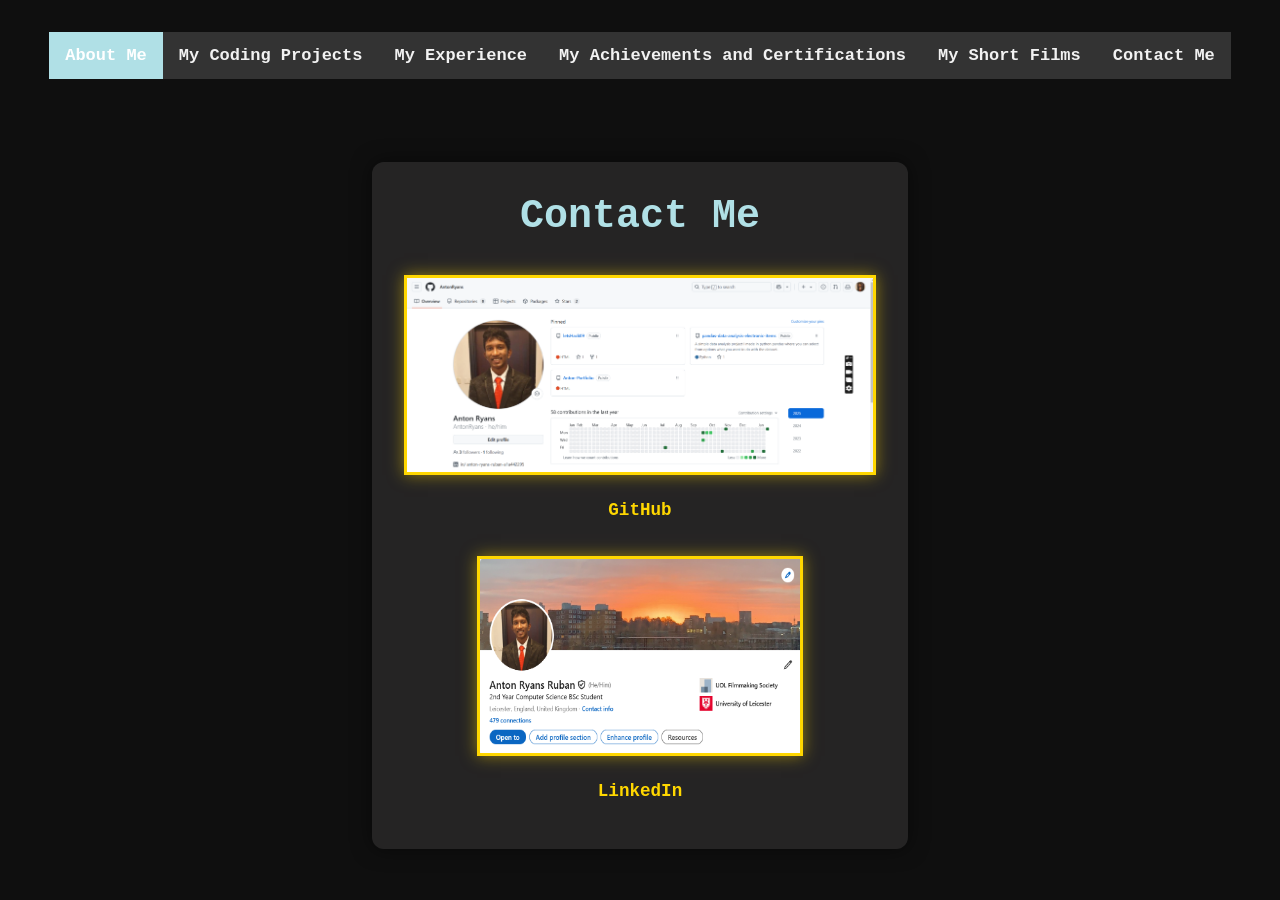
==== Contact Me Page.html @ 59ef11f0 "added my short films portfolio page" ====
<!DOCTYPE html>
<html lang="en">
<head>
    <meta charset="UTF-8">
    <meta name="viewport" content="width=device-width, initial-scale=1.0">
    <title>Anton Ryans's Portfolio</title>
    <style>
        .topnav {
    overflow: hidden;
    background-color: #333;
        }

        .topnav a {
         float: left;
        color: #f2f2f2;
        text-align: center;
        padding: 14px 16px;
        text-decoration: none;
        font-size: 17px;
            }

        .topnav a:hover {
        background-color: #ddd;
        color: black;
            }

        .topnav a.active {
        background-color: #b0e0e6;
        color: white;
            }
        @font-face {
            font-family: "Geist";
            src: url("https://assets.codepen.io/605876/GeistVF.ttf") format("truetype");
        }

        * {
            box-sizing: border-box;
            margin: 0;
            padding: 0;
        }

        :root {
            --size: 20px;
        }

        body {
            display: grid;
            place-items: center;
            min-height: 100vh;
            background: hsl(0, 0%, 6%);
            margin: 0;
            font-family: "Courier New", Courier, monospace;
            color: white;
        }

        .el {
            background: conic-gradient(
                from 180deg at 50% 70%,
                hsla(0, 0%, 98%, 1) 0deg,
                #eec32d 72deg,
                #ec4b4b 144deg,
                #709ab9 216deg,
                #4dffbf 288deg,
                hsla(0, 0%, 98%, 1) 1turn
            );
            width: 100%;
            height: 100%;
            position: absolute;
            top: 0;
            left: 0;
            mask: radial-gradient(circle at 50% 50%, white 2px, transparent 2.5px) 50% 50% / var(--size) var(--size),
                url("https://assets.codepen.io/605876/noise-mask.png") 256px 50% / 256px 256px;
            mask-composite: intersect;
            animation: flicker 20s infinite linear;
            z-index: -1;
        }

        @keyframes flicker {
            to {
                mask-position: 50% 50%, 0 50%;
            }
        }

        .content {
            text-align: center;
            padding: 2rem;
            background: rgba(48, 46, 46, 0.7); /* Adds a translucent dark background for readability */
            border-radius: 12px;
            box-shadow: 0 0 20px rgba(0, 0, 0, 0.5);
            max-width: 800px;
            margin: 20px;
        }

        h1 {
            color: #b0e0e6;
            font-size: 2.5rem;
            margin-bottom: 1rem;
        }

        h2 {
            color: #b0e0e6;
            font-size: 1.5rem;
            margin-bottom: 1rem;
        }

        h3 {
            color: #b0e0e6;
            font-size: 1rem;
            margin-bottom: 1rem;
        }

        p {
            color: #d3d3d3;
            font-size: 1rem;
            margin-bottom: 1rem;
        }

        a {
            color: #ffd700;
            text-decoration: none;
            font-weight: bold;
            font-size: 1.1rem;
        }

        a:hover {
            text-decoration: underline;
        }


        .Link-pic {
            width: 326px;
            height: 200px;
            margin: 20px auto;
            border: 3px solid #ffd700;
            box-shadow: 0 0 15px rgba(255, 215, 0, 0.5);
        }

        .Git-pic {
            width: 472px;
            height: 200px;
            margin: 20px auto;
            border: 3px solid #ffd700;
            box-shadow: 0 0 15px rgba(255, 215, 0, 0.5);
        }


    </style>
</head>
<body>
    <div class="topnav">
        <a class="active" href="index.html">About Me</a>
        <a href="My Coding Projects Page.html">My Coding Projects</a>
        <a href="My Experience Page.html">My Experience</a>
        <a href="My Achievements and Certifications Page.html">My Achievements and Certifications</a>
        <a href="My Short Films Portfolio.html">My Short Films</a>
        <a href="Contact Me Page.html">Contact Me</a>
      </div>
    <div class="el"></div>
    
    <div class="content">
        <h1>Contact Me</h1>
        <div>
            <img class="Git-pic" src="AntonGitHubPic.png" alt="GitHub Picture">
        </div>
        <p>
            <a href="https://github.com/AntonRyans" target="_blank">GitHub</a>
        </p>
        <div>
            <img class="Link-pic" src="linkedIn pic.png" alt="LinkedIn Picture">
        </div>
        <p>
            <a href="https://www.linkedin.com/in/anton-ryans-ruban-a1a442295/" target="_blank">LinkedIn</a>
        </p>
    </div>
</body>
</html>
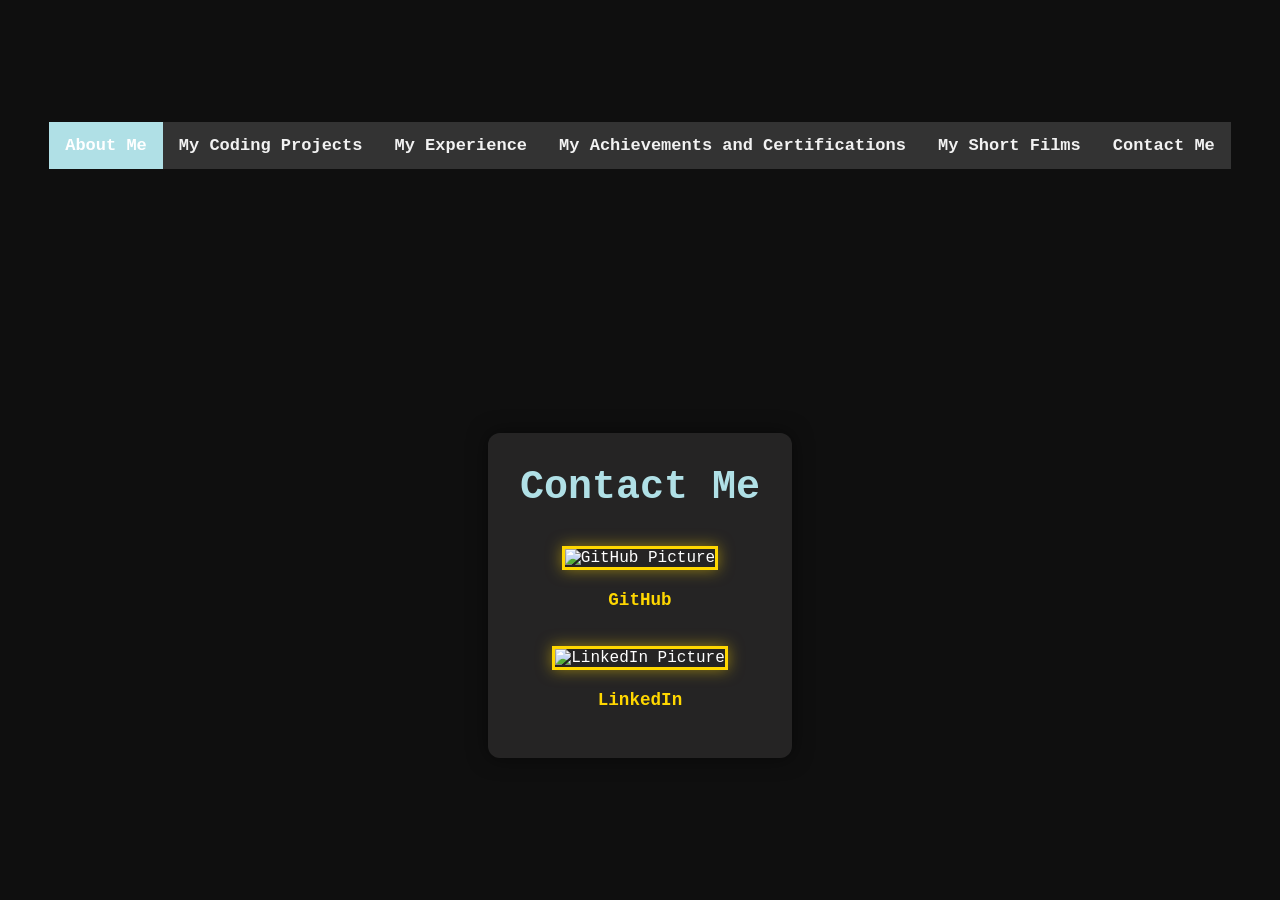
==== commit 89bb5296: "changed structure and made necessary changes" ====
--- a/Contact Me Page.html
+++ b/Contact Me Page.html
@@ -4,147 +4,7 @@
     <meta charset="UTF-8">
     <meta name="viewport" content="width=device-width, initial-scale=1.0">
     <title>Anton Ryans's Portfolio</title>
-    <style>
-        .topnav {
-    overflow: hidden;
-    background-color: #333;
-        }
-
-        .topnav a {
-         float: left;
-        color: #f2f2f2;
-        text-align: center;
-        padding: 14px 16px;
-        text-decoration: none;
-        font-size: 17px;
-            }
-
-        .topnav a:hover {
-        background-color: #ddd;
-        color: black;
-            }
-
-        .topnav a.active {
-        background-color: #b0e0e6;
-        color: white;
-            }
-        @font-face {
-            font-family: "Geist";
-            src: url("https://assets.codepen.io/605876/GeistVF.ttf") format("truetype");
-        }
-
-        * {
-            box-sizing: border-box;
-            margin: 0;
-            padding: 0;
-        }
-
-        :root {
-            --size: 20px;
-        }
-
-        body {
-            display: grid;
-            place-items: center;
-            min-height: 100vh;
-            background: hsl(0, 0%, 6%);
-            margin: 0;
-            font-family: "Courier New", Courier, monospace;
-            color: white;
-        }
-
-        .el {
-            background: conic-gradient(
-                from 180deg at 50% 70%,
-                hsla(0, 0%, 98%, 1) 0deg,
-                #eec32d 72deg,
-                #ec4b4b 144deg,
-                #709ab9 216deg,
-                #4dffbf 288deg,
-                hsla(0, 0%, 98%, 1) 1turn
-            );
-            width: 100%;
-            height: 100%;
-            position: absolute;
-            top: 0;
-            left: 0;
-            mask: radial-gradient(circle at 50% 50%, white 2px, transparent 2.5px) 50% 50% / var(--size) var(--size),
-                url("https://assets.codepen.io/605876/noise-mask.png") 256px 50% / 256px 256px;
-            mask-composite: intersect;
-            animation: flicker 20s infinite linear;
-            z-index: -1;
-        }
-
-        @keyframes flicker {
-            to {
-                mask-position: 50% 50%, 0 50%;
-            }
-        }
-
-        .content {
-            text-align: center;
-            padding: 2rem;
-            background: rgba(48, 46, 46, 0.7); /* Adds a translucent dark background for readability */
-            border-radius: 12px;
-            box-shadow: 0 0 20px rgba(0, 0, 0, 0.5);
-            max-width: 800px;
-            margin: 20px;
-        }
-
-        h1 {
-            color: #b0e0e6;
-            font-size: 2.5rem;
-            margin-bottom: 1rem;
-        }
-
-        h2 {
-            color: #b0e0e6;
-            font-size: 1.5rem;
-            margin-bottom: 1rem;
-        }
-
-        h3 {
-            color: #b0e0e6;
-            font-size: 1rem;
-            margin-bottom: 1rem;
-        }
-
-        p {
-            color: #d3d3d3;
-            font-size: 1rem;
-            margin-bottom: 1rem;
-        }
-
-        a {
-            color: #ffd700;
-            text-decoration: none;
-            font-weight: bold;
-            font-size: 1.1rem;
-        }
-
-        a:hover {
-            text-decoration: underline;
-        }
-
-
-        .Link-pic {
-            width: 326px;
-            height: 200px;
-            margin: 20px auto;
-            border: 3px solid #ffd700;
-            box-shadow: 0 0 15px rgba(255, 215, 0, 0.5);
-        }
-
-        .Git-pic {
-            width: 472px;
-            height: 200px;
-            margin: 20px auto;
-            border: 3px solid #ffd700;
-            box-shadow: 0 0 15px rgba(255, 215, 0, 0.5);
-        }
-
-
-    </style>
+    <link rel="stylesheet" href="css/contactpage.css">
 </head>
 <body>
     <div class="topnav">
@@ -152,7 +12,7 @@
         <a href="My Coding Projects Page.html">My Coding Projects</a>
         <a href="My Experience Page.html">My Experience</a>
         <a href="My Achievements and Certifications Page.html">My Achievements and Certifications</a>
-        <a href="My Short Films Portfolio.html">My Short Films</a>
+        <a href="My Short Films Portfolio Page.html">My Short Films</a>
         <a href="Contact Me Page.html">Contact Me</a>
       </div>
     <div class="el"></div>
@@ -160,13 +20,13 @@
     <div class="content">
         <h1>Contact Me</h1>
         <div>
-            <img class="Git-pic" src="AntonGitHubPic.png" alt="GitHub Picture">
+            <img class="Git-pic" src="C:\Users\anton\Documents\GitHub\Anton-Portfolio\pics\AntonGitHubPic.png" alt="GitHub Picture">
         </div>
         <p>
             <a href="https://github.com/AntonRyans" target="_blank">GitHub</a>
         </p>
         <div>
-            <img class="Link-pic" src="linkedIn pic.png" alt="LinkedIn Picture">
+            <img class="Link-pic" src="C:\Users\anton\Documents\GitHub\Anton-Portfolio\pics\linkedIn pic.png" alt="LinkedIn Picture">
         </div>
         <p>
             <a href="https://www.linkedin.com/in/anton-ryans-ruban-a1a442295/" target="_blank">LinkedIn</a>
--- a/css/contactpage.css
+++ b/css/contactpage.css
@@ -0,0 +1,137 @@
+.topnav {
+    overflow: hidden;
+    background-color: #333;
+        }
+
+        .topnav a {
+         float: left;
+        color: #f2f2f2;
+        text-align: center;
+        padding: 14px 16px;
+        text-decoration: none;
+        font-size: 17px;
+            }
+
+        .topnav a:hover {
+        background-color: #ddd;
+        color: black;
+            }
+
+        .topnav a.active {
+        background-color: #b0e0e6;
+        color: white;
+            }
+        @font-face {
+            font-family: "Geist";
+            src: url("https://assets.codepen.io/605876/GeistVF.ttf") format("truetype");
+        }
+
+        * {
+            box-sizing: border-box;
+            margin: 0;
+            padding: 0;
+        }
+
+        :root {
+            --size: 20px;
+        }
+
+        body {
+            display: grid;
+            place-items: center;
+            min-height: 100vh;
+            background: hsl(0, 0%, 6%);
+            margin: 0;
+            font-family: "Courier New", Courier, monospace;
+            color: white;
+        }
+
+        .el {
+            background: conic-gradient(
+                from 180deg at 50% 70%,
+                hsla(0, 0%, 98%, 1) 0deg,
+                #eec32d 72deg,
+                #ec4b4b 144deg,
+                #709ab9 216deg,
+                #4dffbf 288deg,
+                hsla(0, 0%, 98%, 1) 1turn
+            );
+            width: 100%;
+            height: 100%;
+            position: absolute;
+            top: 0;
+            left: 0;
+            mask: radial-gradient(circle at 50% 50%, white 2px, transparent 2.5px) 50% 50% / var(--size) var(--size),
+                url("https://assets.codepen.io/605876/noise-mask.png") 256px 50% / 256px 256px;
+            mask-composite: intersect;
+            animation: flicker 20s infinite linear;
+            z-index: -1;
+        }
+
+        @keyframes flicker {
+            to {
+                mask-position: 50% 50%, 0 50%;
+            }
+        }
+
+        .content {
+            text-align: center;
+            padding: 2rem;
+            background: rgba(48, 46, 46, 0.7); /* Adds a translucent dark background for readability */
+            border-radius: 12px;
+            box-shadow: 0 0 20px rgba(0, 0, 0, 0.5);
+            max-width: 800px;
+            margin: 20px;
+        }
+
+        h1 {
+            color: #b0e0e6;
+            font-size: 2.5rem;
+            margin-bottom: 1rem;
+        }
+
+        h2 {
+            color: #b0e0e6;
+            font-size: 1.5rem;
+            margin-bottom: 1rem;
+        }
+
+        h3 {
+            color: #b0e0e6;
+            font-size: 1rem;
+            margin-bottom: 1rem;
+        }
+
+        p {
+            color: #d3d3d3;
+            font-size: 1rem;
+            margin-bottom: 1rem;
+        }
+
+        a {
+            color: #ffd700;
+            text-decoration: none;
+            font-weight: bold;
+            font-size: 1.1rem;
+        }
+
+        a:hover {
+            text-decoration: underline;
+        }
+
+
+        .Link-pic {
+            width: 326px;
+            height: 200px;
+            margin: 20px auto;
+            border: 3px solid #ffd700;
+            box-shadow: 0 0 15px rgba(255, 215, 0, 0.5);
+        }
+
+        .Git-pic {
+            width: 472px;
+            height: 200px;
+            margin: 20px auto;
+            border: 3px solid #ffd700;
+            box-shadow: 0 0 15px rgba(255, 215, 0, 0.5);
+        }
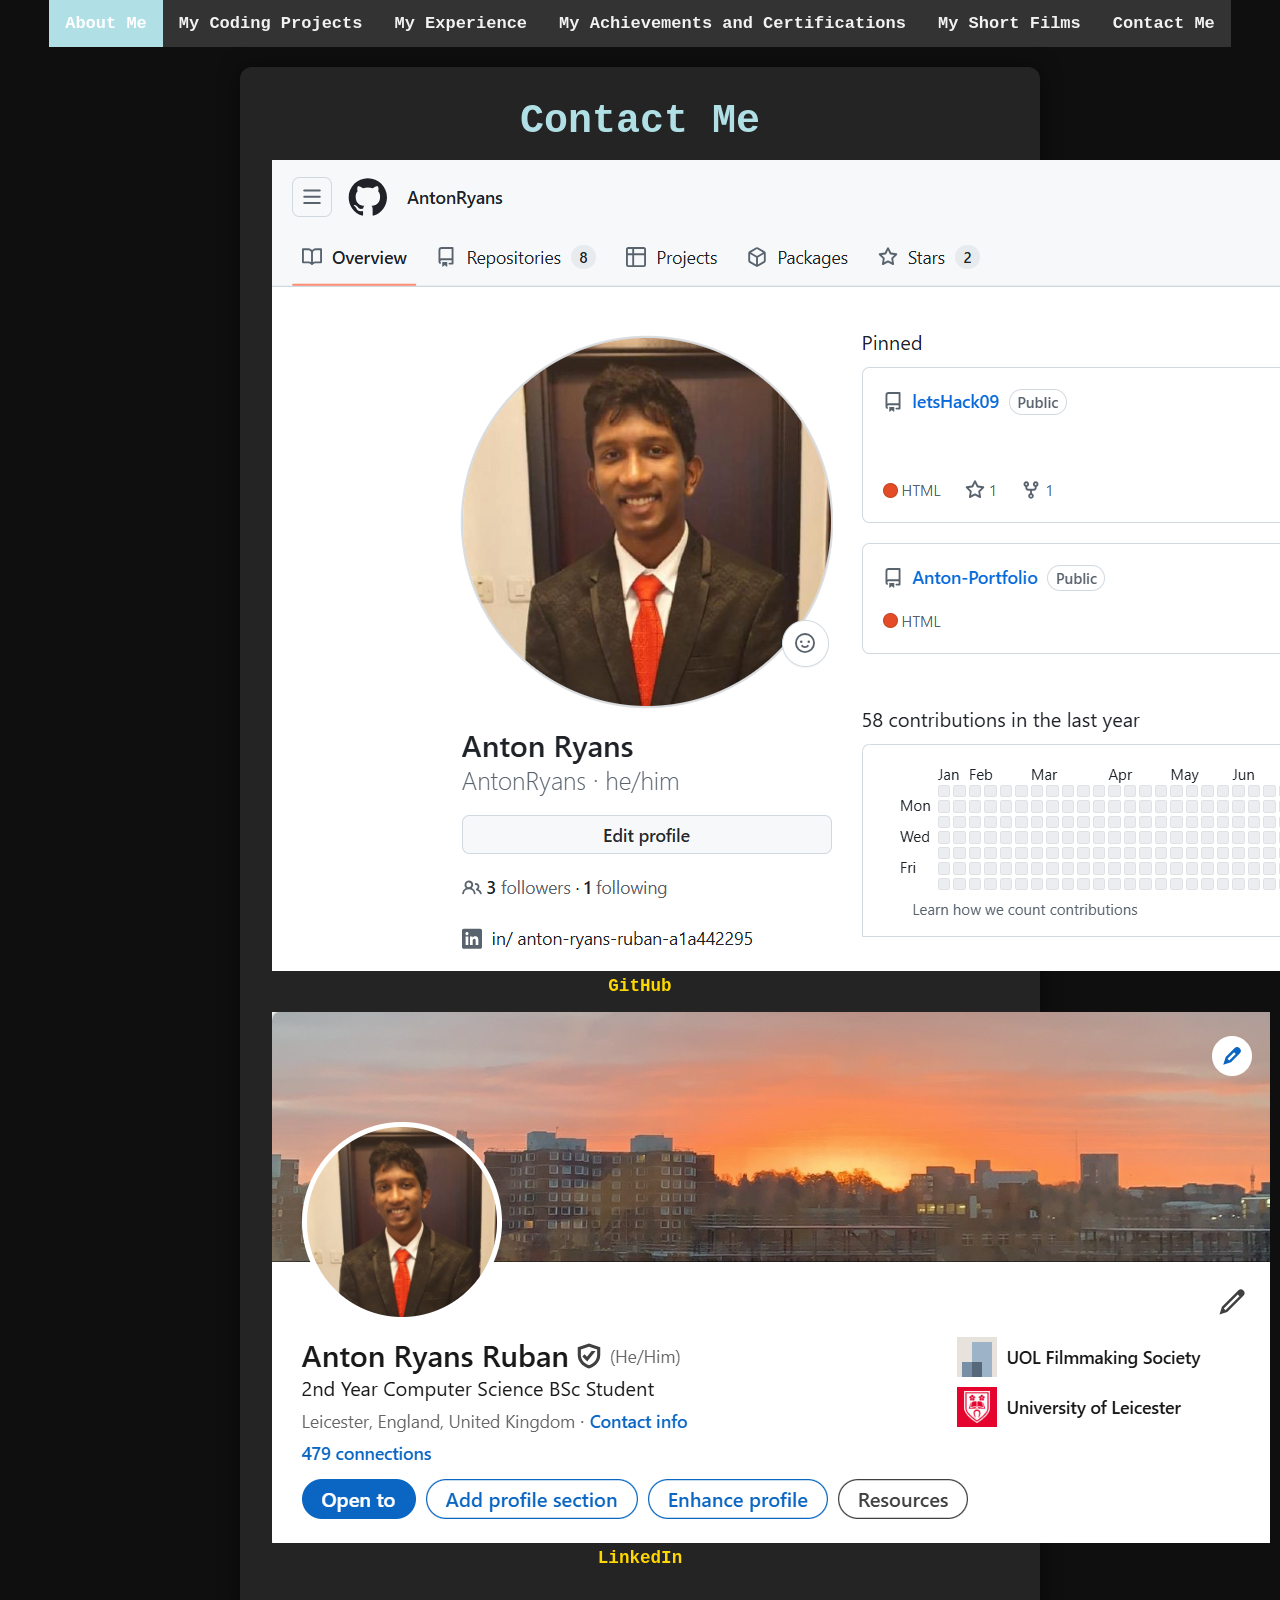
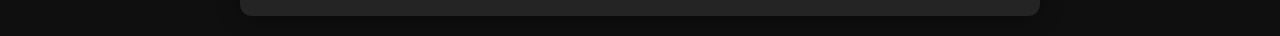
==== commit 129f8cd9: "added general css file" ====
--- a/Contact Me Page.html
+++ b/Contact Me Page.html
@@ -4,7 +4,7 @@
     <meta charset="UTF-8">
     <meta name="viewport" content="width=device-width, initial-scale=1.0">
     <title>Anton Ryans's Portfolio</title>
-    <link rel="stylesheet" href="css/contactpage.css">
+    <link rel="stylesheet" href="css/generalCSS.css">
 </head>
 <body>
     <div class="topnav">
@@ -20,13 +20,13 @@
     <div class="content">
         <h1>Contact Me</h1>
         <div>
-            <img class="Git-pic" src="C:\Users\anton\Documents\GitHub\Anton-Portfolio\pics\AntonGitHubPic.png" alt="GitHub Picture">
+            <img class="Git-pic" src="pics/AntonGitHubPic.png" alt="GitHub Picture">
         </div>
         <p>
             <a href="https://github.com/AntonRyans" target="_blank">GitHub</a>
         </p>
         <div>
-            <img class="Link-pic" src="C:\Users\anton\Documents\GitHub\Anton-Portfolio\pics\linkedIn pic.png" alt="LinkedIn Picture">
+            <img class="Link-pic" src="pics/linkedIn pic.png" alt="LinkedIn Picture">
         </div>
         <p>
             <a href="https://www.linkedin.com/in/anton-ryans-ruban-a1a442295/" target="_blank">LinkedIn</a>
--- a/css/generalCSS.css
+++ b/css/generalCSS.css
@@ -0,0 +1,163 @@
+/* General Resets */
+* {
+    box-sizing: border-box;
+    margin: 0;
+    padding: 0;
+}
+
+:root {
+    --size: 20px;
+    --primary-color: #b0e0e6;
+    --text-color: white;
+    --bg-color: hsl(0, 0%, 6%);
+    --highlight-color: #ffd700;
+}
+
+/* Body Styling */
+body {
+    display: grid;
+    place-items: center;
+    min-height: 100vh;
+    background: var(--bg-color);
+    font-family: "Courier New", Courier, monospace;
+    color: var(--text-color);
+    margin: 0;
+}
+
+/* Top Navigation */
+.topnav {
+    overflow: hidden;
+    background-color: #333;
+}
+
+.topnav a {
+    float: left;
+    color: #f2f2f2;
+    text-align: center;
+    padding: 14px 16px;
+    text-decoration: none;
+    font-size: 17px;
+}
+
+.topnav a:hover {
+    background-color: #ddd;
+    color: black;
+}
+
+.topnav a.active {
+    background-color: var(--primary-color);
+    color: white;
+}
+
+/* Font Face */
+@font-face {
+    font-family: "Geist";
+    src: url("https://assets.codepen.io/605876/GeistVF.ttf") format("truetype");
+}
+
+/* Background Animation */
+.el {
+    background: conic-gradient(
+        from 180deg at 50% 70%,
+        hsla(0, 0%, 98%, 1) 0deg,
+        #eec32d 72deg,
+        #ec4b4b 144deg,
+        #709ab9 216deg,
+        #4dffbf 288deg,
+        hsla(0, 0%, 98%, 1) 1turn
+    );
+    width: 100%;
+    height: 100%;
+    position: absolute;
+    top: 0;
+    left: 0;
+    mask: radial-gradient(circle at 50% 50%, white 2px, transparent 2.5px) 50% 50% / var(--size) var(--size),
+        url("https://assets.codepen.io/605876/noise-mask.png") 256px 50% / 256px 256px;
+    mask-composite: intersect;
+    animation: flicker 20s infinite linear;
+    z-index: -1;
+}
+
+@keyframes flicker {
+    to {
+        mask-position: 50% 50%, 0 50%;
+    }
+}
+
+/* Content Styling */
+.content {
+    text-align: center;
+    padding: 2rem;
+    background: rgba(48, 46, 46, 0.7);
+    border-radius: 12px;
+    box-shadow: 0 0 20px rgba(0, 0, 0, 0.5);
+    max-width: 800px;
+    margin: 20px;
+}
+
+/* Text Styling */
+h1, h2, h3 {
+    color: var(--primary-color);
+    margin-bottom: 1rem;
+}
+
+h1 { font-size: 2.5rem; }
+h2 { font-size: 1.5rem; }
+h3 { font-size: 1rem; }
+
+p {
+    color: #d3d3d3;
+    font-size: 1rem;
+    margin-bottom: 1rem;
+}
+
+a {
+    color: var(--highlight-color);
+    text-decoration: none;
+    font-weight: bold;
+    font-size: 1.1rem;
+}
+
+a:hover {
+    text-decoration: underline;
+}
+
+/* Image Styling */
+.pic {
+    height: 400px;
+    margin: 20px auto;
+    box-shadow: 0 0 15px rgba(255, 215, 0, 0.5);
+}
+
+.profile-pic {
+    width: 652px;
+    border: 3px solid var(--highlight-color);
+}
+
+.long-pic {
+    width: 556px;
+    height: 400px;
+    margin: 20px auto;
+    border: 5px solid #171716;
+    box-shadow: 0 0 15px rgba(29, 29, 28, 0.5);
+    display: block; 
+    object-fit: cover; 
+    border-radius: 8px; 
+}
+
+
+.wide-pic {
+    width: 652px;
+    height: 400px;
+    margin: 20px auto;
+    border: 5px solid #171716;
+    box-shadow: 0 0 15px rgba(29, 29, 28, 0.5);
+}
+
+
+/* LinkedIn Post */
+.linkedin-post {
+    margin: 20px auto;
+    text-align: center;
+    max-width: 600px;
+}
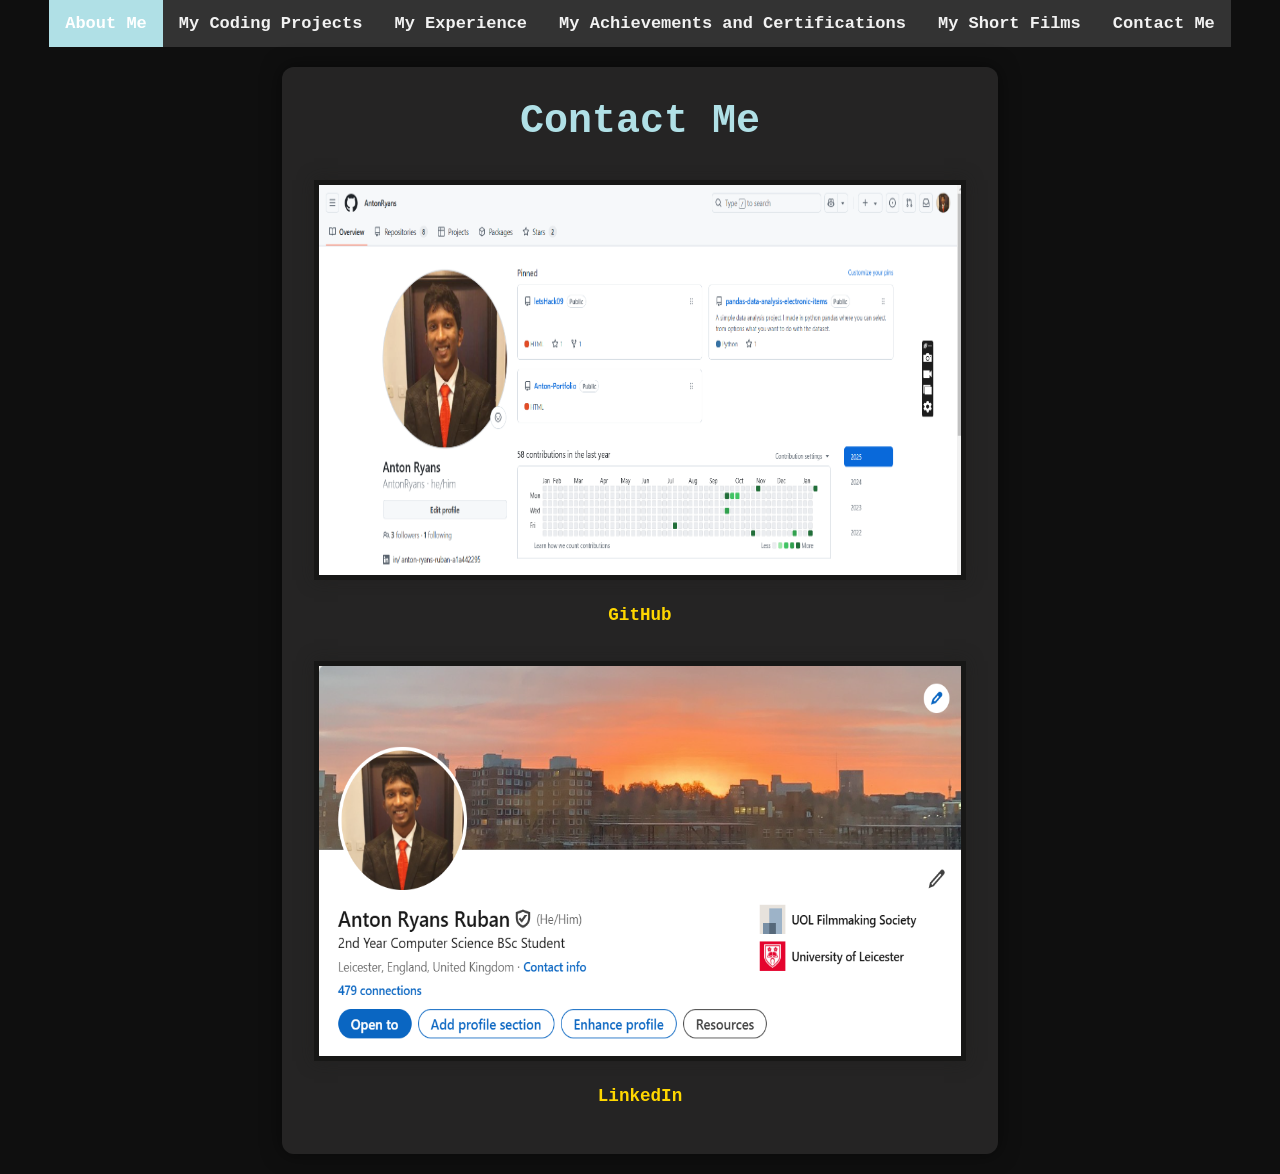
==== commit 9db76e3b: "css improvements" ====
--- a/Contact Me Page.html
+++ b/Contact Me Page.html
@@ -20,13 +20,13 @@
     <div class="content">
         <h1>Contact Me</h1>
         <div>
-            <img class="Git-pic" src="pics/AntonGitHubPic.png" alt="GitHub Picture">
+            <img class="wide-pic" src="pics/AntonGitHubPic.png" alt="GitHub Picture">
         </div>
         <p>
             <a href="https://github.com/AntonRyans" target="_blank">GitHub</a>
         </p>
         <div>
-            <img class="Link-pic" src="pics/linkedIn pic.png" alt="LinkedIn Picture">
+            <img class="wide-pic" src="pics/linkedIn pic.png" alt="LinkedIn Picture">
         </div>
         <p>
             <a href="https://www.linkedin.com/in/anton-ryans-ruban-a1a442295/" target="_blank">LinkedIn</a>
--- a/css/generalCSS.css
+++ b/css/generalCSS.css
@@ -135,16 +135,16 @@
 }
 
 .long-pic {
-    width: 556px;
-    height: 400px;
+    width: auto; 
+    max-width: 100%;
+    height: auto; 
     margin: 20px auto;
     border: 5px solid #171716;
     box-shadow: 0 0 15px rgba(29, 29, 28, 0.5);
-    display: block; 
-    object-fit: cover; 
-    border-radius: 8px; 
+    display: block;
+    object-fit: contain; 
+    border-radius: 8px;
 }
-
 
 .wide-pic {
     width: 652px;
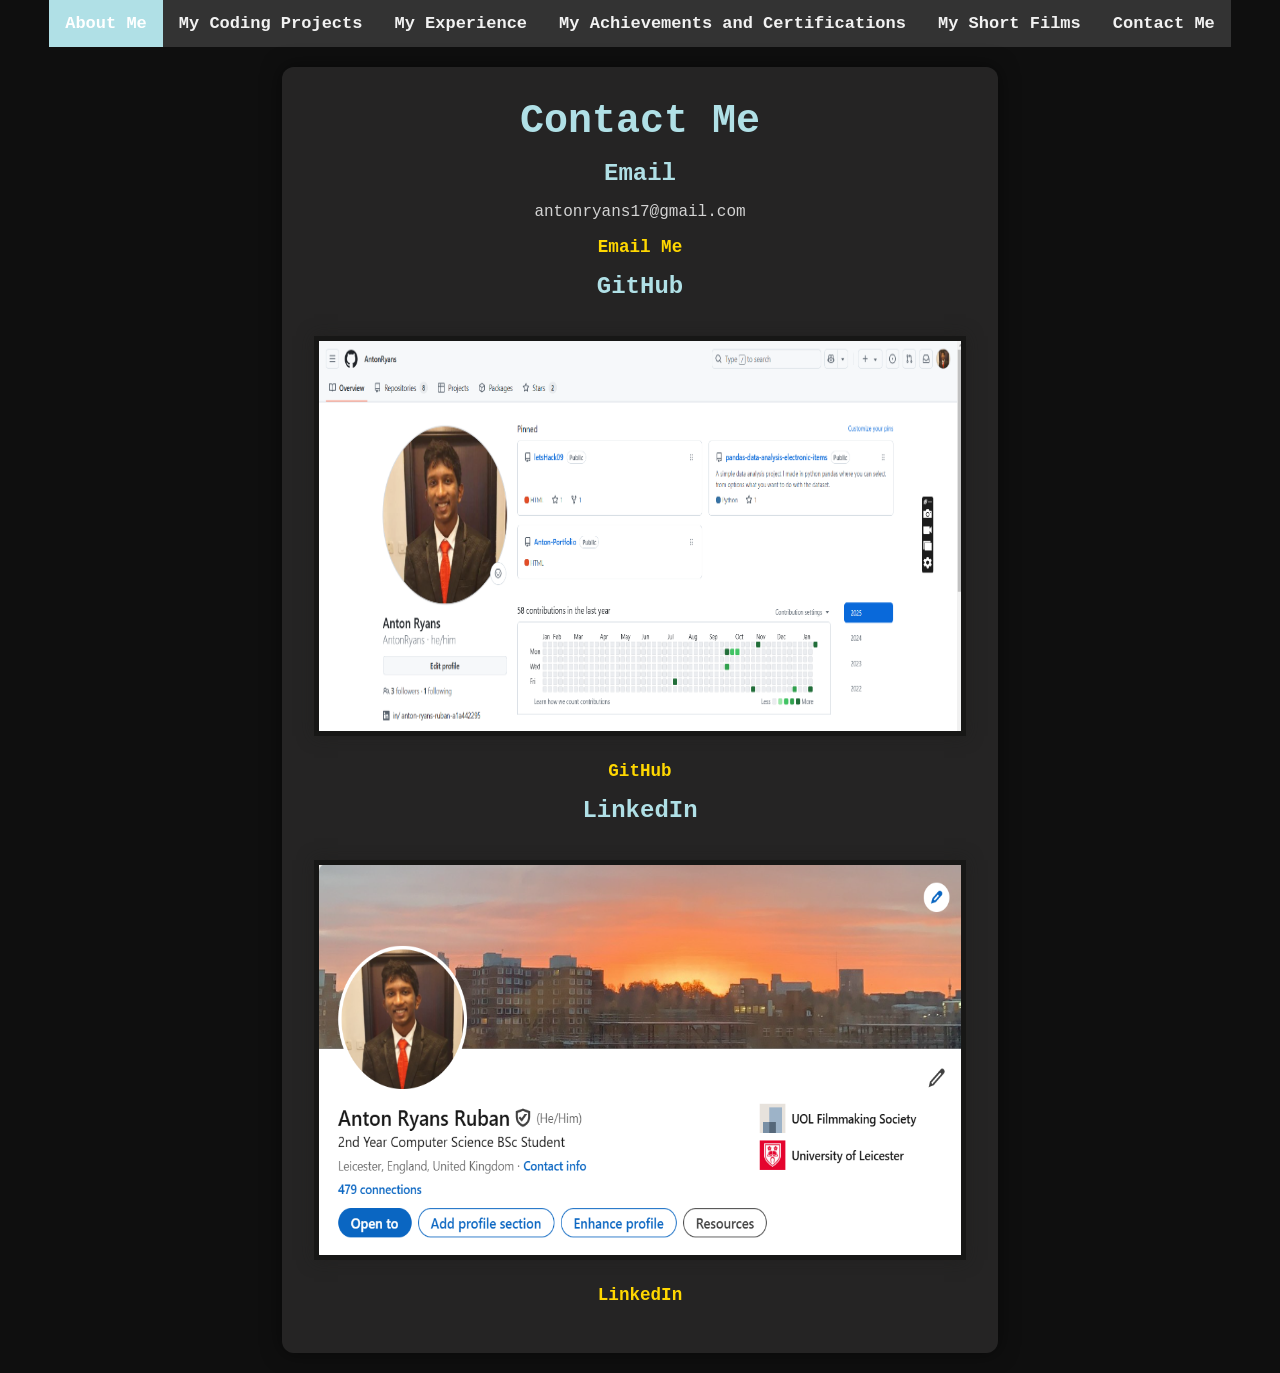
==== commit 3f6d9de2: "added an email me link" ====
--- a/Contact Me Page.html
+++ b/Contact Me Page.html
@@ -19,12 +19,17 @@
     
     <div class="content">
         <h1>Contact Me</h1>
+        <h2> Email </h2>
+        <p> antonryans17@gmail.com </p>
+        <p><a href="mailto:antonryans17@gmail.com">Email Me</a></p>
+        <h2> GitHub </h2>
         <div>
             <img class="wide-pic" src="pics/AntonGitHubPic.png" alt="GitHub Picture">
         </div>
         <p>
             <a href="https://github.com/AntonRyans" target="_blank">GitHub</a>
         </p>
+        <h2> LinkedIn </h2>
         <div>
             <img class="wide-pic" src="pics/linkedIn pic.png" alt="LinkedIn Picture">
         </div>
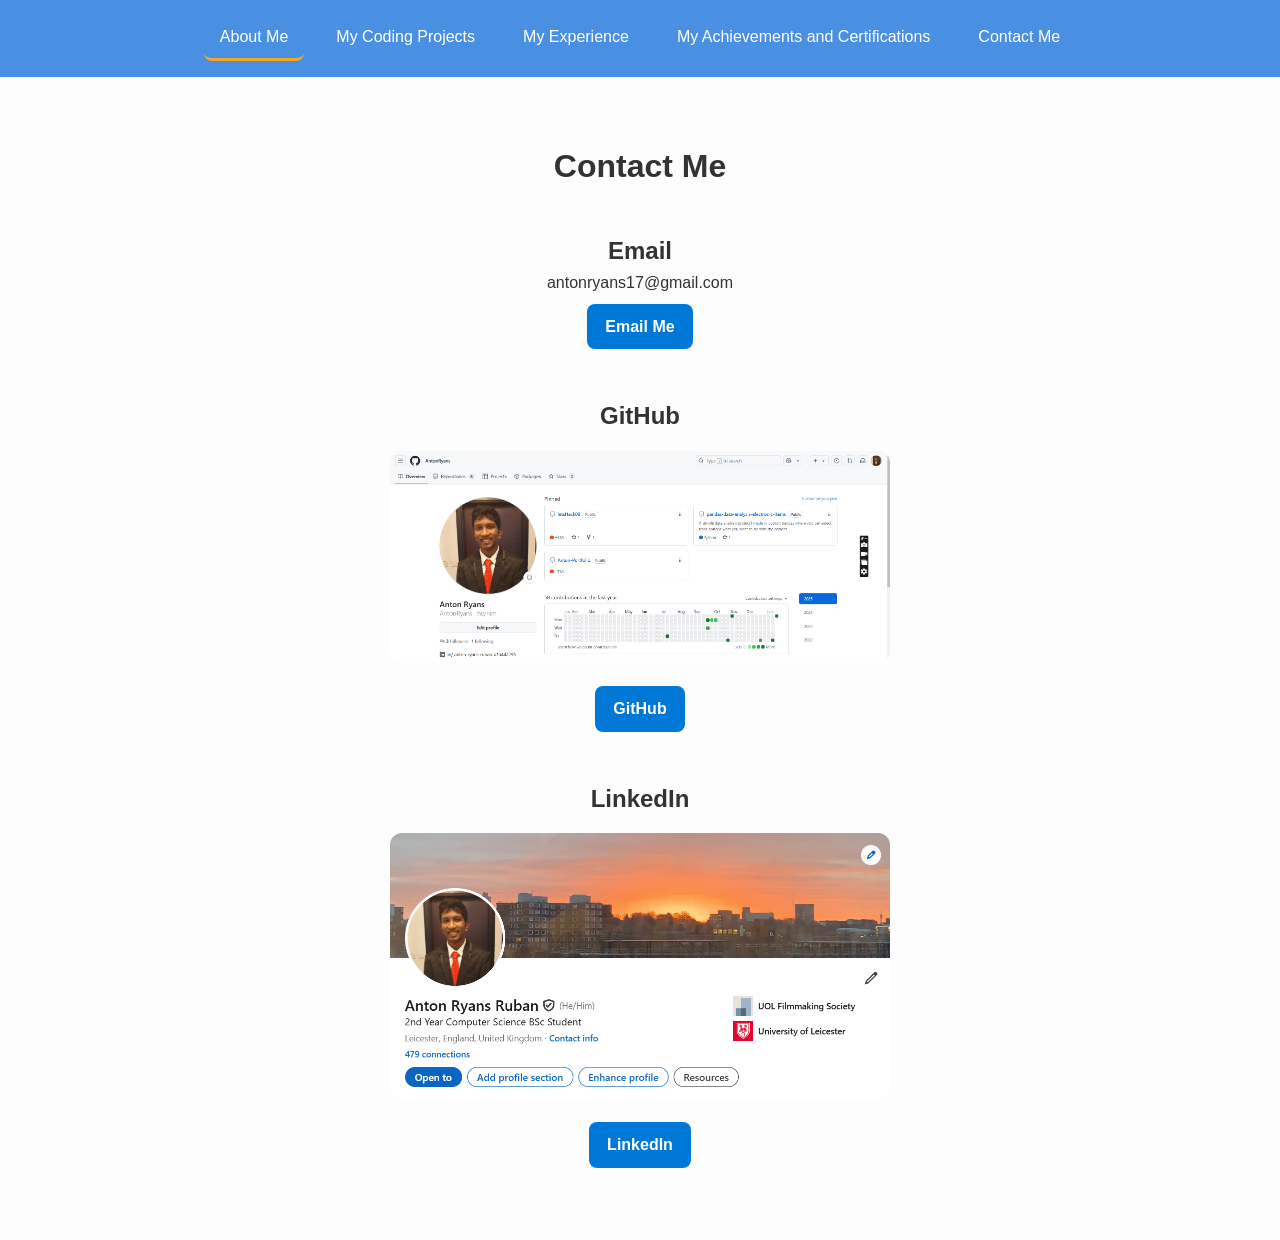
==== commit f6e32cbc: "2.1 updatw, changed css" ====
--- a/Contact Me Page.html
+++ b/Contact Me Page.html
@@ -4,7 +4,8 @@
     <meta charset="UTF-8">
     <meta name="viewport" content="width=device-width, initial-scale=1.0">
     <title>Anton Ryans's Portfolio</title>
-    <link rel="stylesheet" href="css/generalCSS.css">
+    <link rel="stylesheet" href="css/theme.css">
+    <link rel="stylesheet" href="css/contact.css">
 </head>
 <body>
     <div class="topnav">
@@ -12,7 +13,6 @@
         <a href="My Coding Projects Page.html">My Coding Projects</a>
         <a href="My Experience Page.html">My Experience</a>
         <a href="My Achievements and Certifications Page.html">My Achievements and Certifications</a>
-        <a href="My Short Films Portfolio Page.html">My Short Films</a>
         <a href="Contact Me Page.html">Contact Me</a>
       </div>
     <div class="el"></div>
@@ -38,4 +38,4 @@
         </p>
     </div>
 </body>
-</html>
+</html>
--- a/css/theme.css
+++ b/css/theme.css
@@ -0,0 +1,84 @@
+/* ===============================
+   THEME.CSS - General Layout
+================================ */
+
+/* Root Variables */
+:root {
+    --primary-color: #4A90E2;
+    --secondary-color: #F5A623;
+    --background-color: #fdfdfd;
+    --text-color: #333;
+    --heading-color: #1a1a1a;
+    --link-color: var(--primary-color);
+    --link-hover-color: var(--secondary-color);
+    --border-radius: 8px;
+    --transition-speed: 0.3s;
+    --font-family: 'Segoe UI', Tahoma, Geneva, Verdana, sans-serif;
+}
+
+/* Global Styles */
+* {
+    margin: 0;
+    padding: 0;
+    box-sizing: border-box;
+}
+
+body {
+    font-family: var(--font-family);
+    background-color: var(--background-color);
+    color: var(--text-color);
+    line-height: 1.6;
+    text-align: center; /* center everything */
+}
+
+/* ---------- Top Navigation ---------- */
+.topnav {
+    display: flex;
+    flex-wrap: wrap;
+    justify-content: center; /* center nav links */
+    gap: 1rem;
+    background-color: var(--primary-color);
+    padding: 1rem 2rem;
+}
+
+.topnav a {
+    color: white;
+    text-decoration: none;
+    font-weight: 500;
+    padding: 0.5rem 1rem;
+    transition: color var(--transition-speed), background var(--transition-speed);
+    border-radius: var(--border-radius);
+}
+
+.topnav a:hover {
+    color: var(--secondary-color);
+    background-color: rgba(255, 255, 255, 0.1);
+}
+
+.topnav a.active {
+    border-bottom: 3px solid var(--secondary-color);
+}
+
+/* ---------- Main Content ---------- */
+.content {
+    max-width: 1000px;
+    margin: 2rem auto;
+    padding: 2rem;
+}
+
+/* Center all headings */
+.content h1, .content h2, .content h3 {
+    text-align: center;
+}
+
+/* Center paragraphs */
+.content p {
+    text-align: center;
+}
+
+/* Center links */
+.content a {
+    display: inline-block;
+    margin: 0.5rem auto;
+    text-align: center;
+}
--- a/css/contact.css
+++ b/css/contact.css
@@ -0,0 +1,49 @@
+/* ---------- CONTACT PAGE SPECIFIC STYLES ---------- */
+
+/* Style for all contact links (Email, GitHub, LinkedIn) */
+.content a {
+    display: inline-block;
+    text-decoration: none;
+    background-color: #0078d7; /* Blue tone for buttons */
+    color: white;
+    padding: 10px 18px;
+    border-radius: 8px;
+    font-weight: 600;
+    transition: all 0.3s ease;
+    margin-top: 8px;
+}
+
+/* Hover effect for links */
+.content a:hover {
+    background-color: #005fa3;
+    transform: translateY(-2px);
+    box-shadow: 0 4px 10px rgba(0, 120, 215, 0.3);
+}
+
+/* For visited links */
+.content a:visited {
+    color: white;
+}
+
+/* ---------- IMAGE STYLES ---------- */
+
+/* Shared styling for GitHub and LinkedIn pictures */
+.wide-pic {
+    width: 90%;
+    max-width: 500px;
+    border-radius: 12px;
+    display: block;
+    margin: 15px auto;
+    transition: transform 0.3s ease, box-shadow 0.3s ease;
+}
+
+/* Hover effect on pictures */
+.wide-pic:hover {
+    transform: scale(1.03);
+    box-shadow: 0 6px 16px rgba(0, 0, 0, 0.25);
+}
+
+/* Optional — add spacing between contact sections */
+.content h2 {
+    margin-top: 40px;
+}
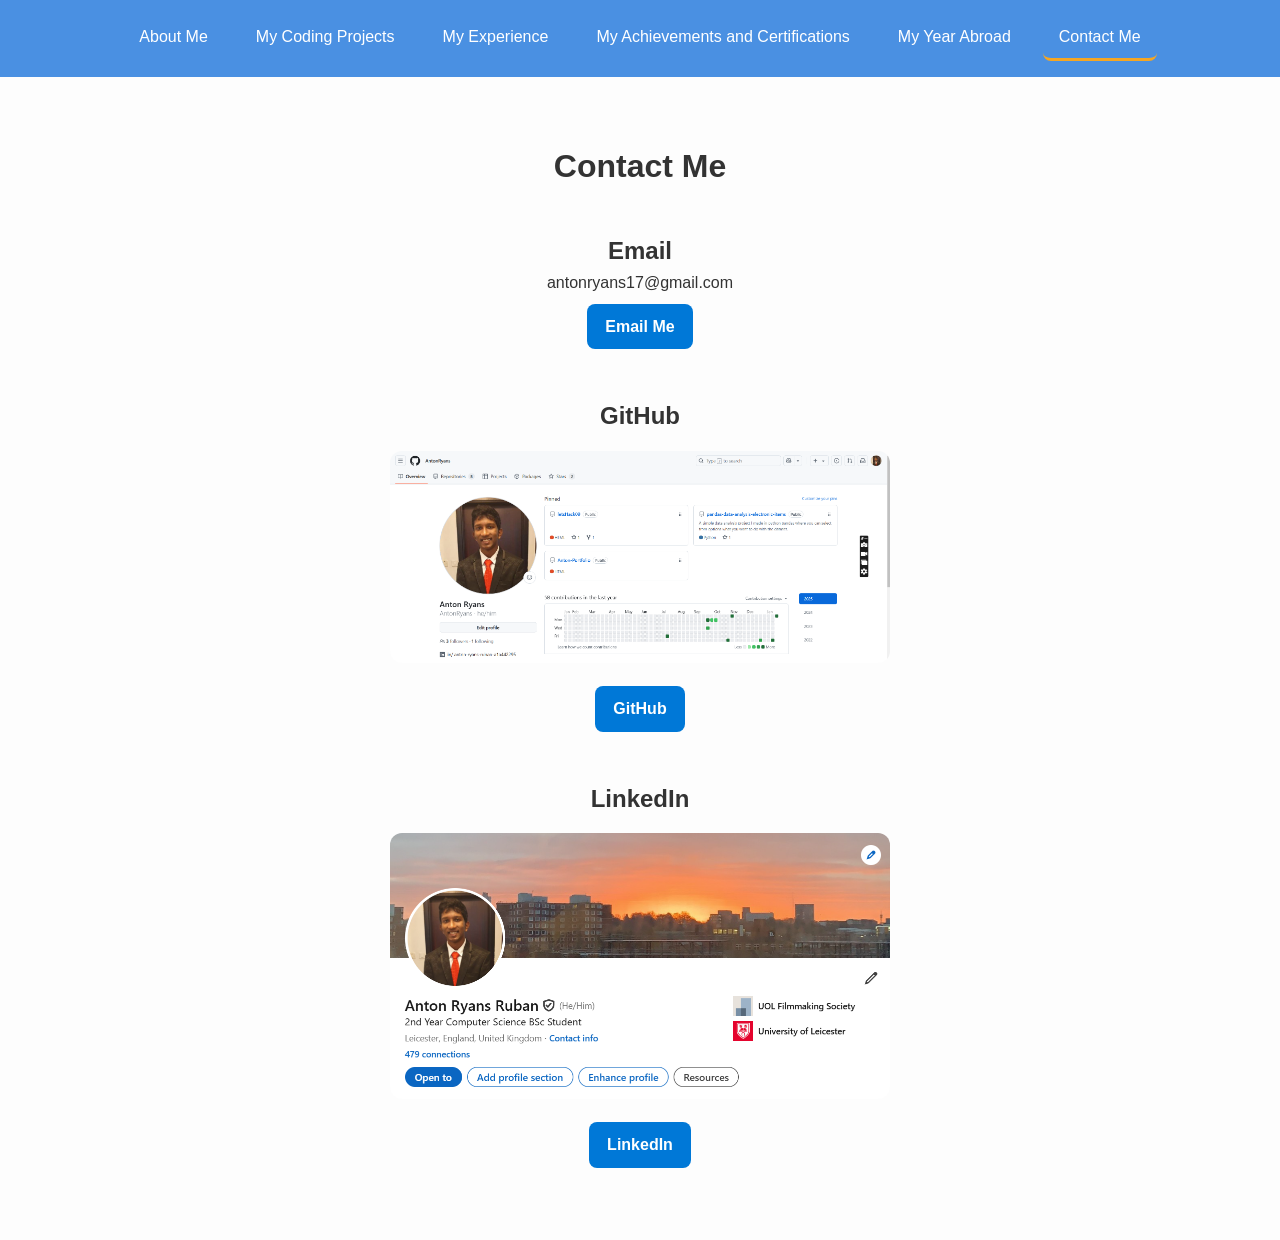
==== commit 16e794b4: "nav bar update" ====
--- a/Contact Me Page.html
+++ b/Contact Me Page.html
@@ -9,11 +9,12 @@
 </head>
 <body>
     <div class="topnav">
-        <a class="active" href="index.html">About Me</a>
-        <a href="My Coding Projects Page.html">My Coding Projects</a>
-        <a href="My Experience Page.html">My Experience</a>
-        <a href="My Achievements and Certifications Page.html">My Achievements and Certifications</a>
-        <a href="Contact Me Page.html">Contact Me</a>
+        <a  href="index.html">About Me</a>
+    <a href="My Coding Projects Page.html">My Coding Projects</a>
+    <a href="My Experience Page.html">My Experience</a>
+    <a href="My Achievements and Certifications Page.html">My Achievements and Certifications</a>
+    <a href="yearAbroad.html">My Year Abroad</a>
+    <a class="active" href="Contact Me Page.html">Contact Me</a>
       </div>
     <div class="el"></div>
     
